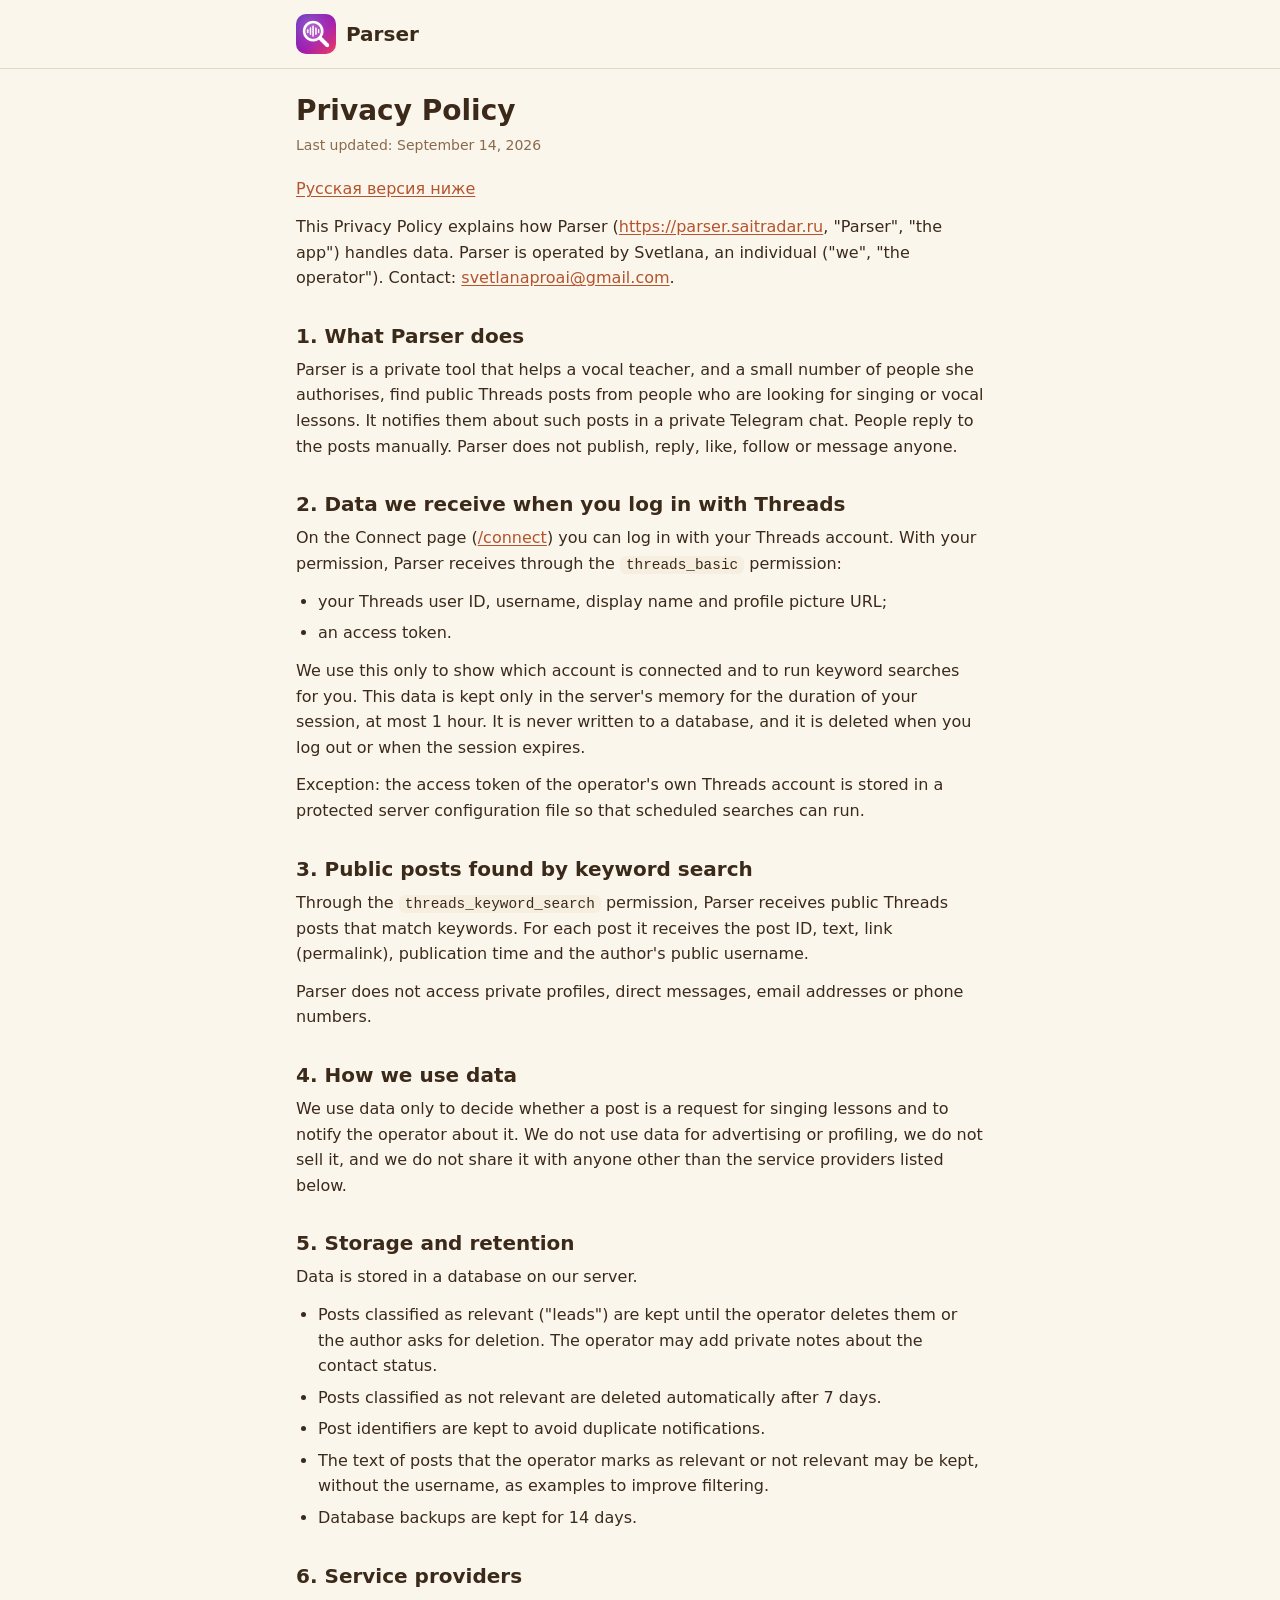
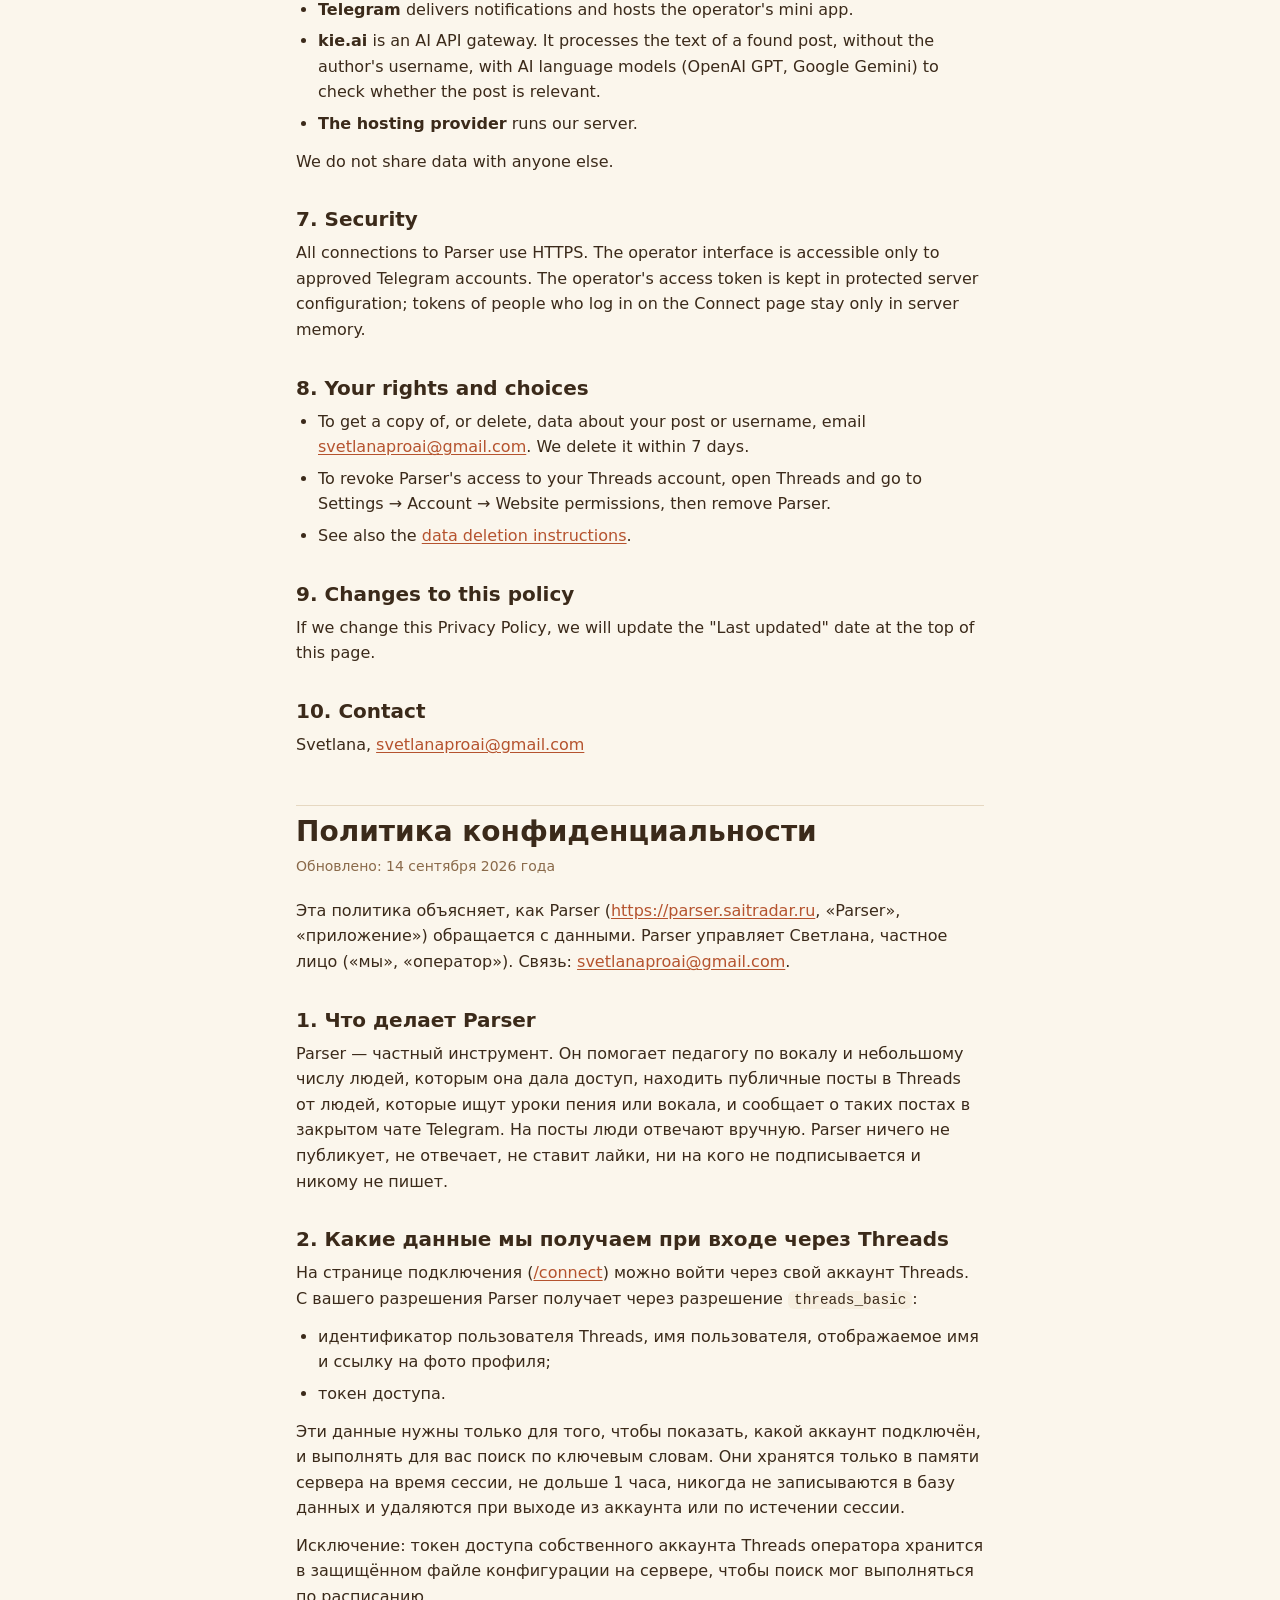
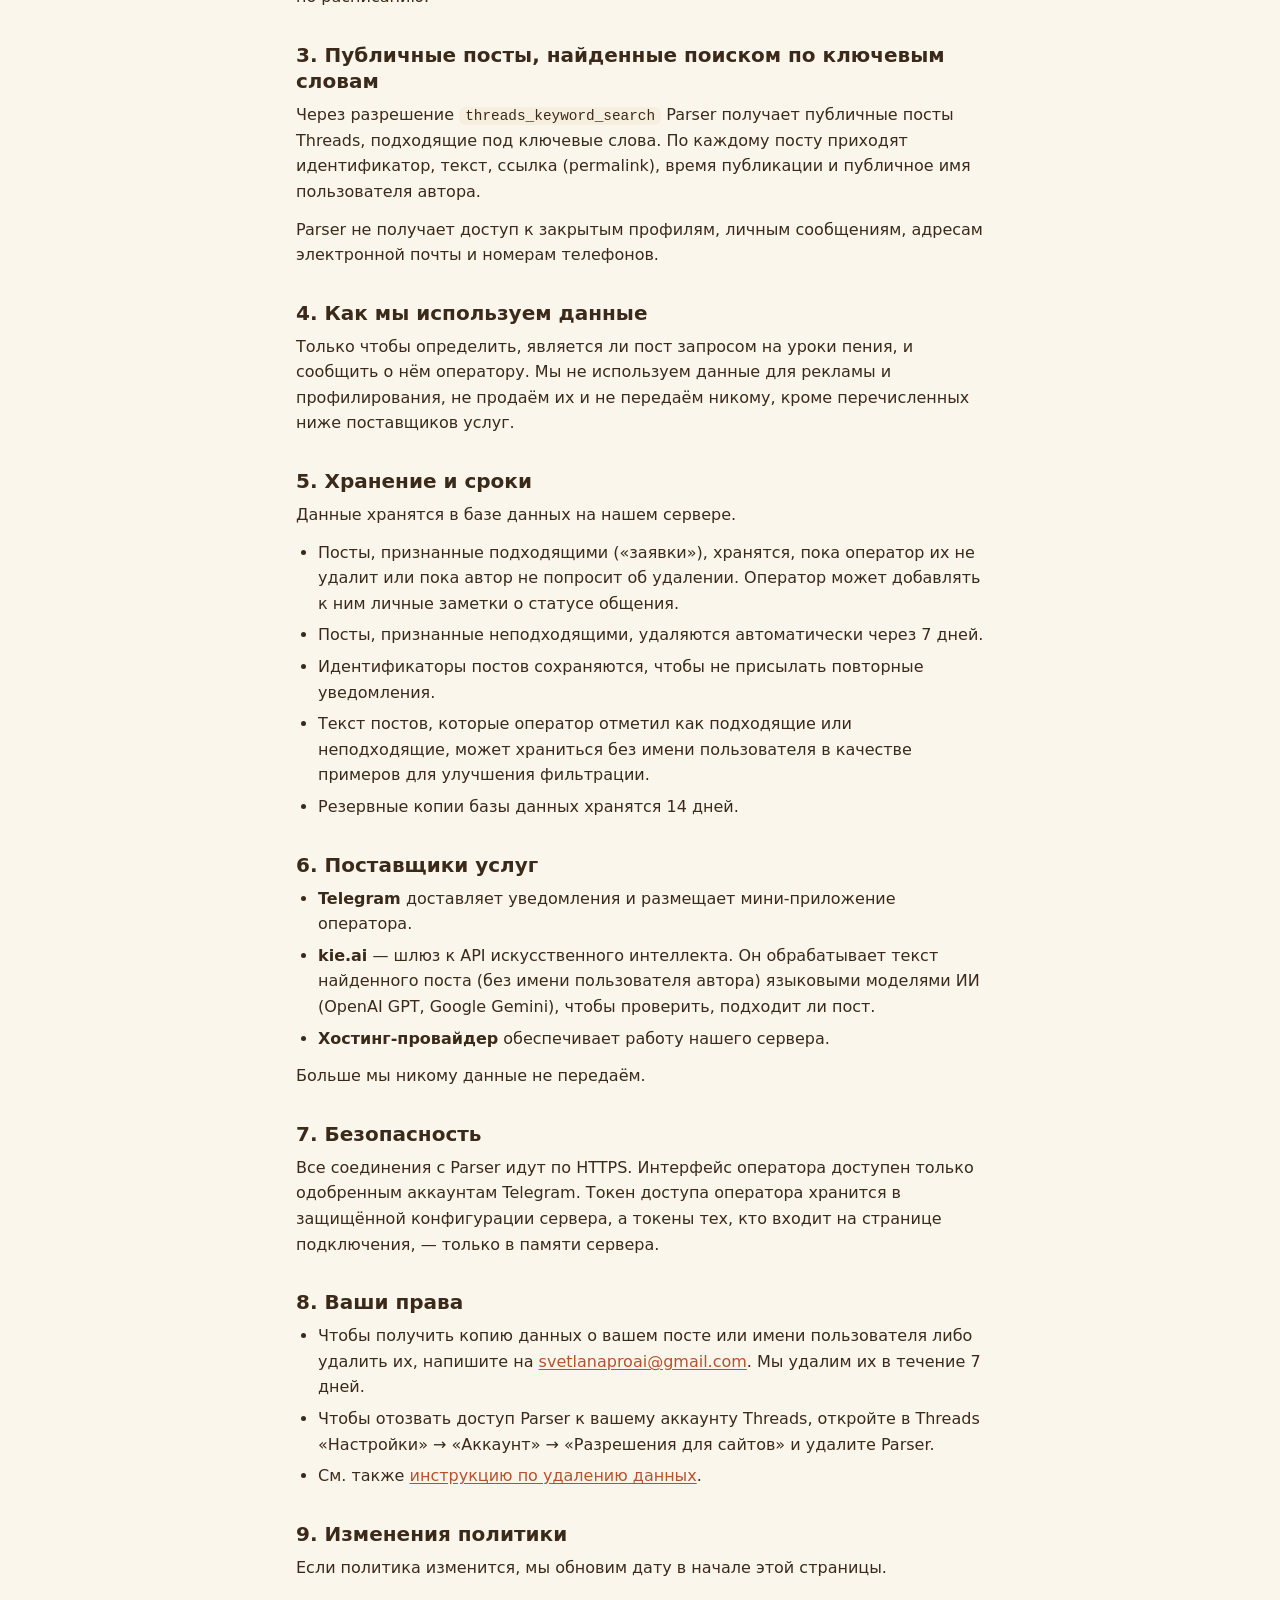
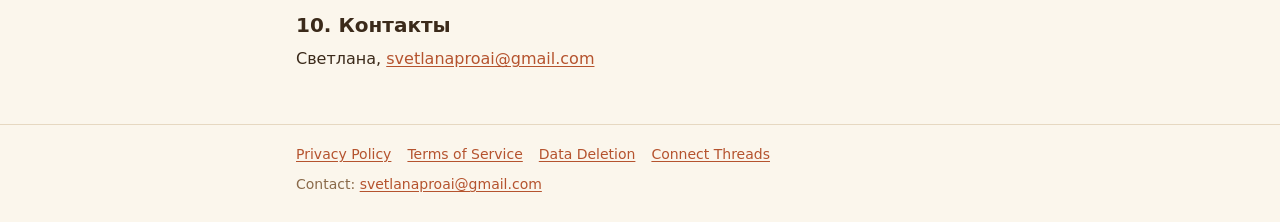
==== privacy/index.html @ 3d11d291 "Политика конфиденциальности, условия и удаление данных Parser Копия страниц parser.saitradar.ru для " ====
<!doctype html>
<html lang="en">
<head>
<meta charset="utf-8">
<meta name="viewport" content="width=device-width, initial-scale=1">
<title>Privacy Policy · Parser</title>
<link rel="icon" type="image/png" href="../icon.png">
<link rel="stylesheet" href="../legal.css">
</head>
<body>
<header class="site-header">
  <div class="wrap">
    <a class="brand" href="https://parser.saitradar.ru/connect"><img src="../icon.png" alt="" width="40" height="40"><span>Parser</span></a>
  </div>
</header>

<main class="wrap">
  <article>
    <h1>Privacy Policy</h1>
    <p class="updated">Last updated: September 14, 2026</p>
    <p><a href="#ru" lang="ru">Русская версия ниже</a></p>

    <p>This Privacy Policy explains how Parser (<a href="https://parser.saitradar.ru">https://parser.saitradar.ru</a>, "Parser", "the app") handles data. Parser is operated by Svetlana, an individual ("we", "the operator"). Contact: <a href="mailto:svetlanaproai@gmail.com">svetlanaproai@gmail.com</a>.</p>

    <h2>1. What Parser does</h2>
    <p>Parser is a private tool that helps a vocal teacher, and a small number of people she authorises, find public Threads posts from people who are looking for singing or vocal lessons. It notifies them about such posts in a private Telegram chat. People reply to the posts manually. Parser does not publish, reply, like, follow or message anyone.</p>

    <h2>2. Data we receive when you log in with Threads</h2>
    <p>On the Connect page (<a href="https://parser.saitradar.ru/connect">/connect</a>) you can log in with your Threads account. With your permission, Parser receives through the <code>threads_basic</code> permission:</p>
    <ul>
      <li>your Threads user ID, username, display name and profile picture URL;</li>
      <li>an access token.</li>
    </ul>
    <p>We use this only to show which account is connected and to run keyword searches for you. This data is kept only in the server's memory for the duration of your session, at most 1 hour. It is never written to a database, and it is deleted when you log out or when the session expires.</p>
    <p>Exception: the access token of the operator's own Threads account is stored in a protected server configuration file so that scheduled searches can run.</p>

    <h2>3. Public posts found by keyword search</h2>
    <p>Through the <code>threads_keyword_search</code> permission, Parser receives public Threads posts that match keywords. For each post it receives the post ID, text, link (permalink), publication time and the author's public username.</p>
    <p>Parser does not access private profiles, direct messages, email addresses or phone numbers.</p>

    <h2>4. How we use data</h2>
    <p>We use data only to decide whether a post is a request for singing lessons and to notify the operator about it. We do not use data for advertising or profiling, we do not sell it, and we do not share it with anyone other than the service providers listed below.</p>

    <h2>5. Storage and retention</h2>
    <p>Data is stored in a database on our server.</p>
    <ul>
      <li>Posts classified as relevant ("leads") are kept until the operator deletes them or the author asks for deletion. The operator may add private notes about the contact status.</li>
      <li>Posts classified as not relevant are deleted automatically after 7 days.</li>
      <li>Post identifiers are kept to avoid duplicate notifications.</li>
      <li>The text of posts that the operator marks as relevant or not relevant may be kept, without the username, as examples to improve filtering.</li>
      <li>Database backups are kept for 14 days.</li>
    </ul>

    <h2>6. Service providers</h2>
    <ul>
      <li><strong>Telegram</strong> delivers notifications and hosts the operator's mini app.</li>
      <li><strong>kie.ai</strong> is an AI API gateway. It processes the text of a found post, without the author's username, with AI language models (OpenAI GPT, Google Gemini) to check whether the post is relevant.</li>
      <li><strong>The hosting provider</strong> runs our server.</li>
    </ul>
    <p>We do not share data with anyone else.</p>

    <h2>7. Security</h2>
    <p>All connections to Parser use HTTPS. The operator interface is accessible only to approved Telegram accounts. The operator's access token is kept in protected server configuration; tokens of people who log in on the Connect page stay only in server memory.</p>

    <h2>8. Your rights and choices</h2>
    <ul>
      <li>To get a copy of, or delete, data about your post or username, email <a href="mailto:svetlanaproai@gmail.com">svetlanaproai@gmail.com</a>. We delete it within 7 days.</li>
      <li>To revoke Parser's access to your Threads account, open Threads and go to Settings → Account → Website permissions, then remove Parser.</li>
      <li>See also the <a href="../data-deletion/">data deletion instructions</a>.</li>
    </ul>

    <h2>9. Changes to this policy</h2>
    <p>If we change this Privacy Policy, we will update the "Last updated" date at the top of this page.</p>

    <h2>10. Contact</h2>
    <p>Svetlana, <a href="mailto:svetlanaproai@gmail.com">svetlanaproai@gmail.com</a></p>
  </article>

  <hr class="lang-divider">

  <article id="ru" lang="ru">
    <h1>Политика конфиденциальности</h1>
    <p class="updated">Обновлено: 14 сентября 2026 года</p>

    <p>Эта политика объясняет, как Parser (<a href="https://parser.saitradar.ru">https://parser.saitradar.ru</a>, «Parser», «приложение») обращается с данными. Parser управляет Светлана, частное лицо («мы», «оператор»). Связь: <a href="mailto:svetlanaproai@gmail.com">svetlanaproai@gmail.com</a>.</p>

    <h2>1. Что делает Parser</h2>
    <p>Parser — частный инструмент. Он помогает педагогу по вокалу и небольшому числу людей, которым она дала доступ, находить публичные посты в Threads от людей, которые ищут уроки пения или вокала, и сообщает о таких постах в закрытом чате Telegram. На посты люди отвечают вручную. Parser ничего не публикует, не отвечает, не ставит лайки, ни на кого не подписывается и никому не пишет.</p>

    <h2>2. Какие данные мы получаем при входе через Threads</h2>
    <p>На странице подключения (<a href="https://parser.saitradar.ru/connect">/connect</a>) можно войти через свой аккаунт Threads. С вашего разрешения Parser получает через разрешение <code>threads_basic</code>:</p>
    <ul>
      <li>идентификатор пользователя Threads, имя пользователя, отображаемое имя и ссылку на фото профиля;</li>
      <li>токен доступа.</li>
    </ul>
    <p>Эти данные нужны только для того, чтобы показать, какой аккаунт подключён, и выполнять для вас поиск по ключевым словам. Они хранятся только в памяти сервера на время сессии, не дольше 1 часа, никогда не записываются в базу данных и удаляются при выходе из аккаунта или по истечении сессии.</p>
    <p>Исключение: токен доступа собственного аккаунта Threads оператора хранится в защищённом файле конфигурации на сервере, чтобы поиск мог выполняться по расписанию.</p>

    <h2>3. Публичные посты, найденные поиском по ключевым словам</h2>
    <p>Через разрешение <code>threads_keyword_search</code> Parser получает публичные посты Threads, подходящие под ключевые слова. По каждому посту приходят идентификатор, текст, ссылка (permalink), время публикации и публичное имя пользователя автора.</p>
    <p>Parser не получает доступ к закрытым профилям, личным сообщениям, адресам электронной почты и номерам телефонов.</p>

    <h2>4. Как мы используем данные</h2>
    <p>Только чтобы определить, является ли пост запросом на уроки пения, и сообщить о нём оператору. Мы не используем данные для рекламы и профилирования, не продаём их и не передаём никому, кроме перечисленных ниже поставщиков услуг.</p>

    <h2>5. Хранение и сроки</h2>
    <p>Данные хранятся в базе данных на нашем сервере.</p>
    <ul>
      <li>Посты, признанные подходящими («заявки»), хранятся, пока оператор их не удалит или пока автор не попросит об удалении. Оператор может добавлять к ним личные заметки о статусе общения.</li>
      <li>Посты, признанные неподходящими, удаляются автоматически через 7 дней.</li>
      <li>Идентификаторы постов сохраняются, чтобы не присылать повторные уведомления.</li>
      <li>Текст постов, которые оператор отметил как подходящие или неподходящие, может храниться без имени пользователя в качестве примеров для улучшения фильтрации.</li>
      <li>Резервные копии базы данных хранятся 14 дней.</li>
    </ul>

    <h2>6. Поставщики услуг</h2>
    <ul>
      <li><strong>Telegram</strong> доставляет уведомления и размещает мини-приложение оператора.</li>
      <li><strong>kie.ai</strong> — шлюз к API искусственного интеллекта. Он обрабатывает текст найденного поста (без имени пользователя автора) языковыми моделями ИИ (OpenAI GPT, Google Gemini), чтобы проверить, подходит ли пост.</li>
      <li><strong>Хостинг-провайдер</strong> обеспечивает работу нашего сервера.</li>
    </ul>
    <p>Больше мы никому данные не передаём.</p>

    <h2>7. Безопасность</h2>
    <p>Все соединения с Parser идут по HTTPS. Интерфейс оператора доступен только одобренным аккаунтам Telegram. Токен доступа оператора хранится в защищённой конфигурации сервера, а токены тех, кто входит на странице подключения, — только в памяти сервера.</p>

    <h2>8. Ваши права</h2>
    <ul>
      <li>Чтобы получить копию данных о вашем посте или имени пользователя либо удалить их, напишите на <a href="mailto:svetlanaproai@gmail.com">svetlanaproai@gmail.com</a>. Мы удалим их в течение 7 дней.</li>
      <li>Чтобы отозвать доступ Parser к вашему аккаунту Threads, откройте в Threads «Настройки» → «Аккаунт» → «Разрешения для сайтов» и удалите Parser.</li>
      <li>См. также <a href="../data-deletion/">инструкцию по удалению данных</a>.</li>
    </ul>

    <h2>9. Изменения политики</h2>
    <p>Если политика изменится, мы обновим дату в начале этой страницы.</p>

    <h2>10. Контакты</h2>
    <p>Светлана, <a href="mailto:svetlanaproai@gmail.com">svetlanaproai@gmail.com</a></p>
  </article>
</main>

<footer class="site-footer">
  <div class="wrap">
    <nav aria-label="Legal">
      <a href="../privacy/">Privacy Policy</a>
      <a href="../terms/">Terms of Service</a>
      <a href="../data-deletion/">Data Deletion</a>
      <a href="https://parser.saitradar.ru/connect">Connect Threads</a>
    </nav>
    <p>Contact: <a href="mailto:svetlanaproai@gmail.com">svetlanaproai@gmail.com</a></p>
  </div>
</footer>
</body>
</html>
---- legal.css ----
/* Общие стили страниц для Meta: /privacy, /terms, /data-deletion, /connect.
   Палитра та же, что у мини-приложения (web/styles.css). */
:root { --paper:#FBF6EC; --ink:#3B2A1A; --muted:#8A6A4A; --line:#E6D8C1; --accent:#B5532E; --card:#FFFDF8; --soft:#F6EEDF; }
[hidden] { display:none !important; }
* { box-sizing:border-box; }
html { -webkit-text-size-adjust:100%; }
body { margin:0; background:var(--paper); color:var(--ink); font:16px/1.6 system-ui, -apple-system, "Segoe UI", Roboto, "Helvetica Neue", Arial, sans-serif; }
.wrap { max-width:720px; margin:0 auto; padding-inline:16px; }

.site-header { border-bottom:1px solid var(--line); }
.site-header .wrap { display:flex; align-items:center; gap:12px; padding-block:14px; }
.brand { display:inline-flex; align-items:center; gap:10px; color:var(--ink); text-decoration:none; font-size:20px; font-weight:600; }
.brand img { width:40px; height:40px; border-radius:10px; }

main.wrap { padding-block:24px 40px; }
h1 { font-size:28px; line-height:1.25; margin:0 0 6px; font-weight:650; }
h2 { font-size:20px; line-height:1.3; margin:32px 0 8px; font-weight:600; }
h3 { font-size:17px; margin:22px 0 6px; font-weight:600; }
p, ul, ol { margin:0 0 12px; }
ul, ol { padding-left:22px; }
li { margin-bottom:6px; }
a { color:var(--accent); text-underline-offset:2px; }
code { font-family:ui-monospace, SFMono-Regular, Menlo, Consolas, monospace; font-size:.9em; background:var(--soft); border-radius:6px; padding:1px 6px; overflow-wrap:anywhere; }
.updated, .muted { color:var(--muted); }
.updated { font-size:14px; margin-bottom:20px; }
.lead { font-size:18px; }
.lang-divider { border:0; border-top:1px solid var(--line); margin:48px 0 8px; }

.panel { background:var(--card); border:1px solid var(--line); border-radius:14px; padding:16px 18px; margin:18px 0; }
.panel h2 { margin-top:0; }
.notice { border-radius:12px; padding:12px 14px; margin:18px 0; background:var(--soft); border:1px solid var(--line); overflow-wrap:anywhere; }
.notice.error { border-color:var(--accent); color:var(--accent); background:#FBEDE6; }
.notice.success { border-color:#8CA86E; background:#EEF3E6; color:#3E5A25; }

.button { display:inline-flex; align-items:center; justify-content:center; min-height:44px; padding:10px 18px; border-radius:999px; border:1px solid var(--line); background:transparent; color:var(--ink); font:inherit; font-size:15px; font-weight:600; text-decoration:none; cursor:pointer; }
.button.primary { background:var(--accent); border-color:var(--accent); color:#FFF7EE; }
.button:disabled { opacity:.6; cursor:progress; }
.button:focus-visible, input:focus-visible { outline:2px solid var(--accent); outline-offset:2px; }

.account { display:flex; align-items:center; gap:14px; flex-wrap:wrap; }
.account img { width:52px; height:52px; border-radius:50%; object-fit:cover; background:var(--soft); }
.account-info { flex:1; min-width:160px; }
.account-info p { margin:0; overflow-wrap:anywhere; }

.search label { display:block; font-weight:600; margin-bottom:6px; }
.search-row { display:flex; gap:10px; flex-wrap:wrap; }
.search-row input { flex:1; min-width:0; width:100%; min-height:44px; padding:10px 14px; border-radius:999px; border:1px solid var(--line); background:#FFF; color:var(--ink); font:inherit; }
.search-row .button { flex:none; }
.hint { font-size:14px; color:var(--muted); margin:8px 0 0; }

.results { display:grid; gap:12px; margin-top:12px; }
.post { background:var(--card); border:1px solid var(--line); border-radius:14px; padding:14px 16px; }
.post-meta { display:flex; flex-wrap:wrap; gap:4px 12px; font-size:14px; color:var(--muted); }
.post-author { color:var(--ink); font-weight:600; overflow-wrap:anywhere; }
.post-text { margin:8px 0 10px; white-space:pre-wrap; overflow-wrap:anywhere; }

.site-footer { border-top:1px solid var(--line); font-size:14px; color:var(--muted); }
.site-footer .wrap { padding-block:18px 28px; }
.site-footer nav { display:flex; flex-wrap:wrap; gap:6px 16px; margin-bottom:8px; }
.site-footer p { margin:0; }

@media (max-width:480px) {
  body { font-size:15px; }
  h1 { font-size:24px; }
  .lead { font-size:16px; }
  .search-row .button { width:100%; }
}
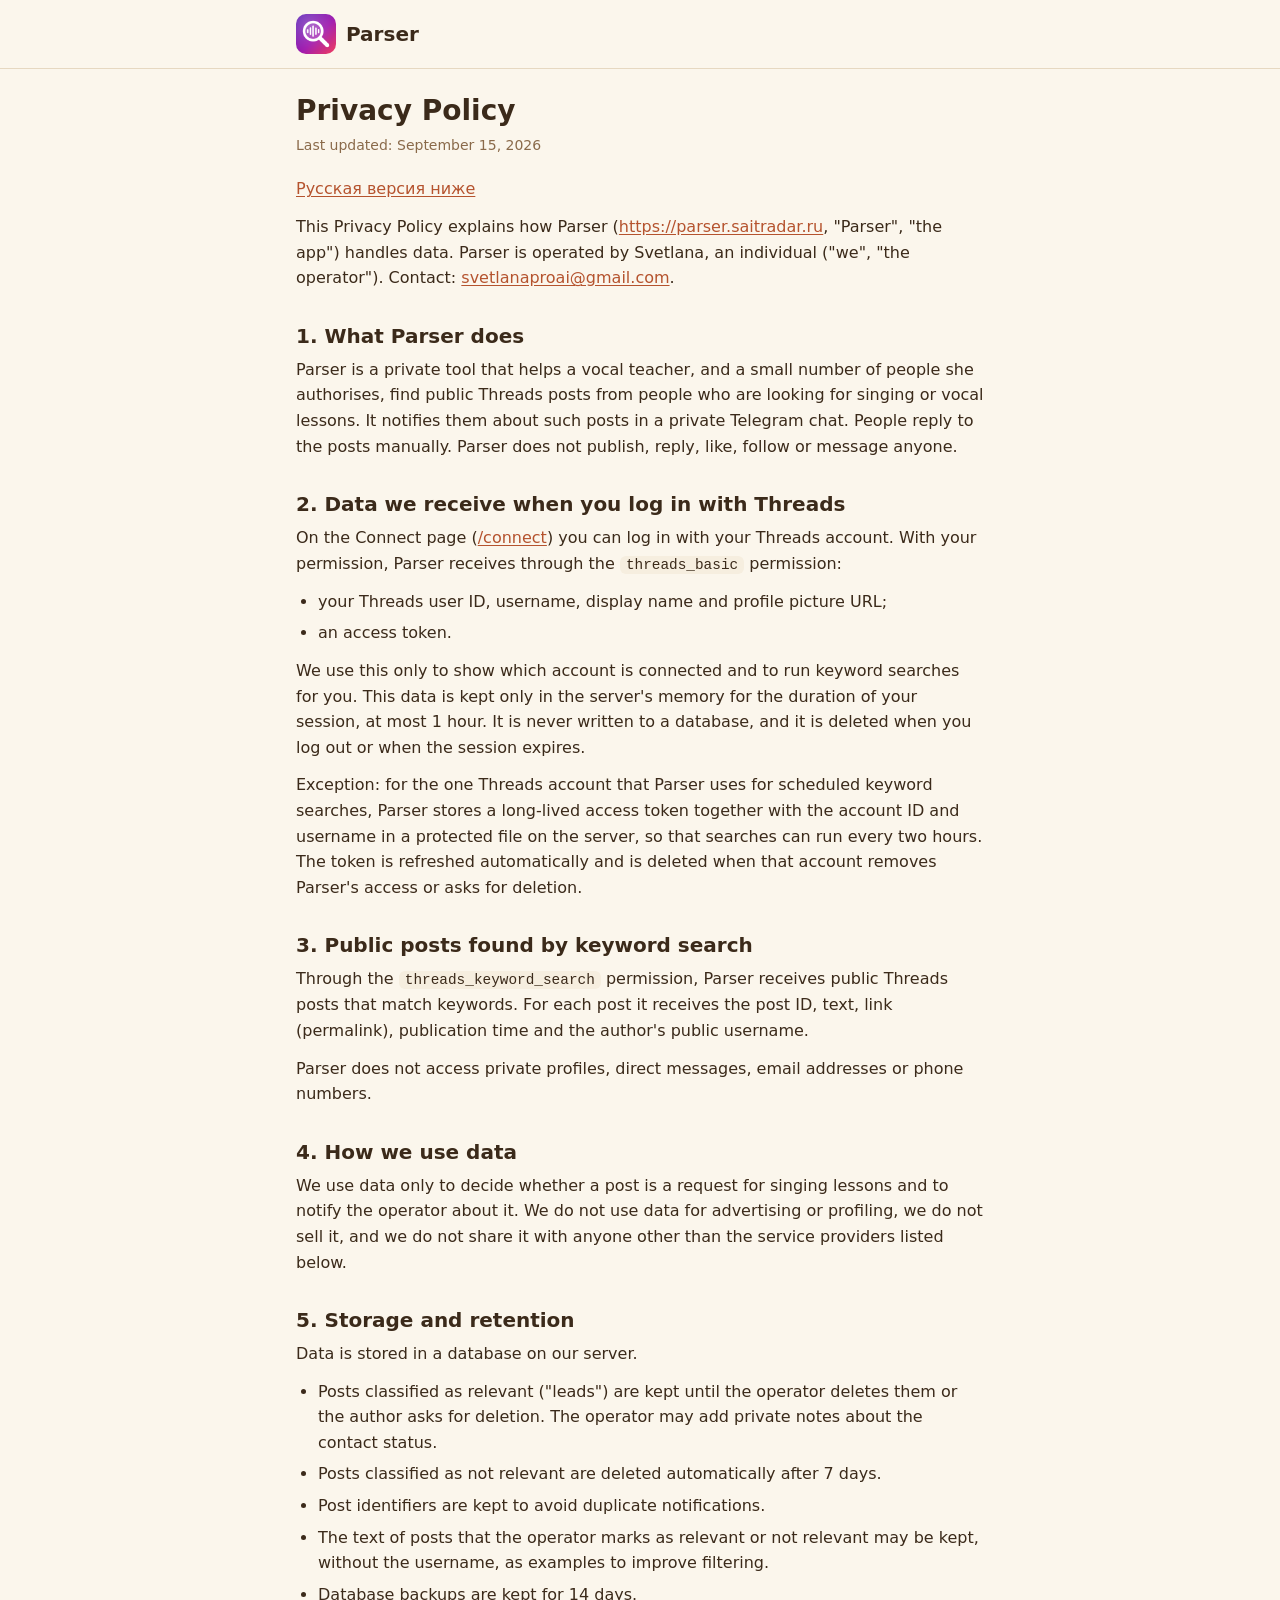
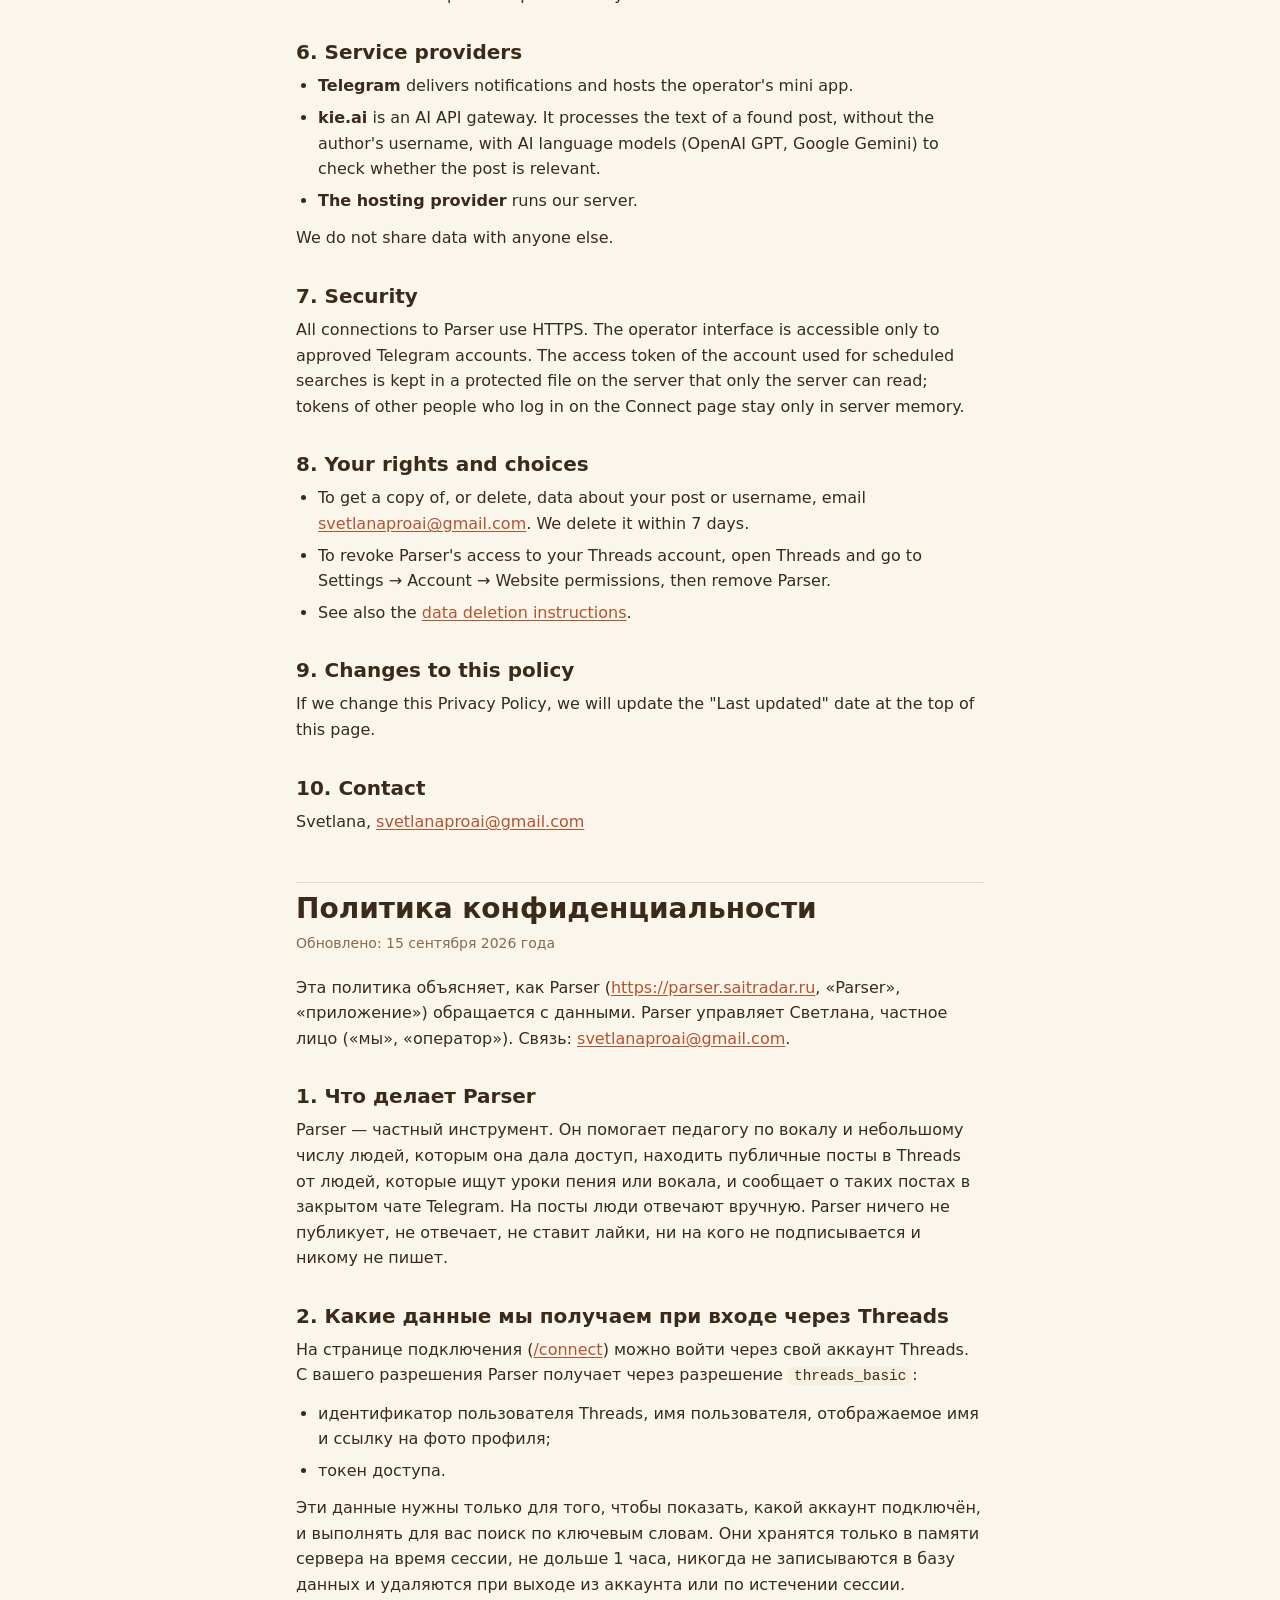
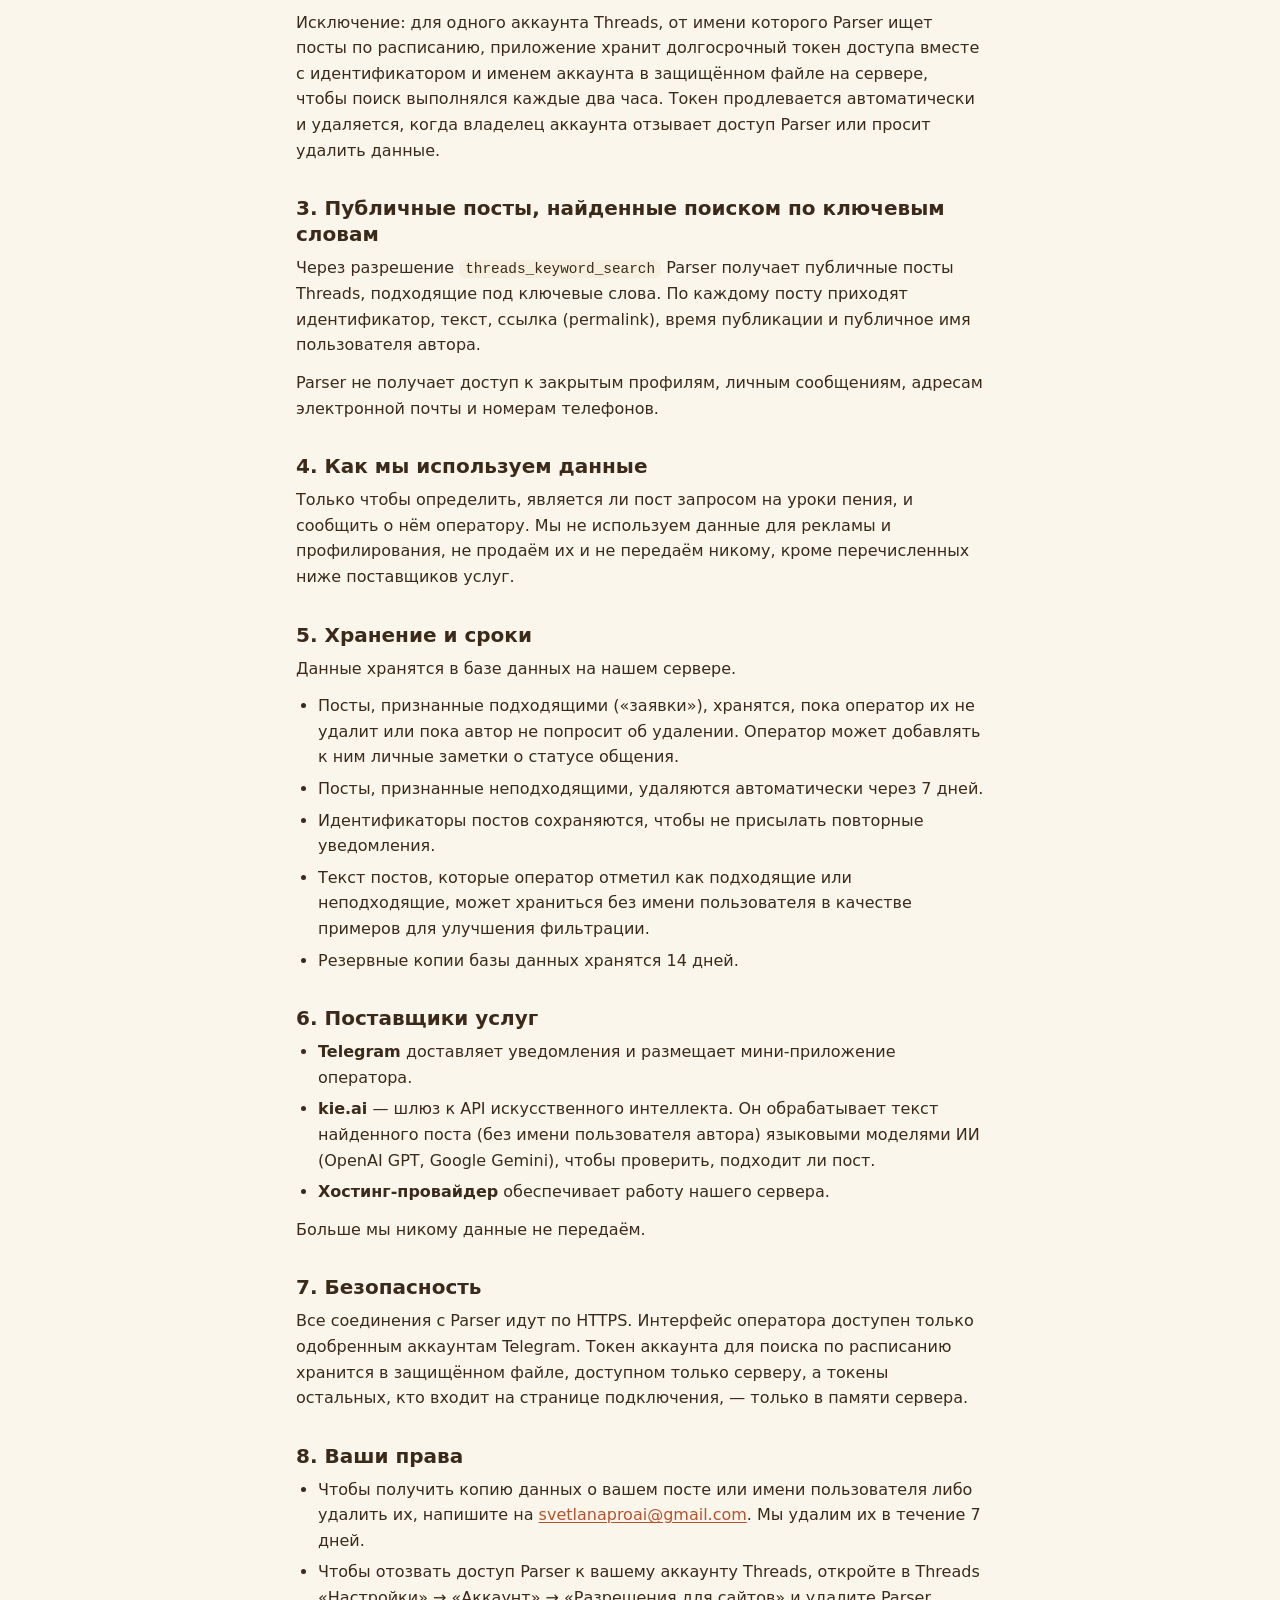
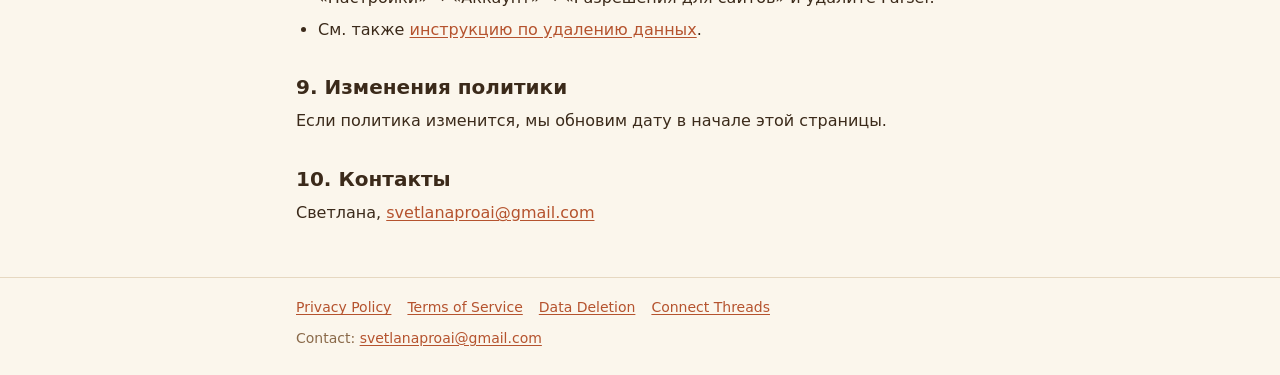
==== commit 56d4f619: "Политика: токен аккаунта для поиска по расписанию хранится на сервере Co-Authored-By: Claude Opus 5 " ====
--- a/privacy/index.html
+++ b/privacy/index.html
@@ -17,7 +17,7 @@
 <main class="wrap">
   <article>
     <h1>Privacy Policy</h1>
-    <p class="updated">Last updated: September 14, 2026</p>
+    <p class="updated">Last updated: September 15, 2026</p>
     <p><a href="#ru" lang="ru">Русская версия ниже</a></p>
 
     <p>This Privacy Policy explains how Parser (<a href="https://parser.saitradar.ru">https://parser.saitradar.ru</a>, "Parser", "the app") handles data. Parser is operated by Svetlana, an individual ("we", "the operator"). Contact: <a href="mailto:svetlanaproai@gmail.com">svetlanaproai@gmail.com</a>.</p>
@@ -32,7 +32,7 @@
       <li>an access token.</li>
     </ul>
     <p>We use this only to show which account is connected and to run keyword searches for you. This data is kept only in the server's memory for the duration of your session, at most 1 hour. It is never written to a database, and it is deleted when you log out or when the session expires.</p>
-    <p>Exception: the access token of the operator's own Threads account is stored in a protected server configuration file so that scheduled searches can run.</p>
+    <p>Exception: for the one Threads account that Parser uses for scheduled keyword searches, Parser stores a long-lived access token together with the account ID and username in a protected file on the server, so that searches can run every two hours. The token is refreshed automatically and is deleted when that account removes Parser's access or asks for deletion.</p>
 
     <h2>3. Public posts found by keyword search</h2>
     <p>Through the <code>threads_keyword_search</code> permission, Parser receives public Threads posts that match keywords. For each post it receives the post ID, text, link (permalink), publication time and the author's public username.</p>
@@ -60,7 +60,7 @@
     <p>We do not share data with anyone else.</p>
 
     <h2>7. Security</h2>
-    <p>All connections to Parser use HTTPS. The operator interface is accessible only to approved Telegram accounts. The operator's access token is kept in protected server configuration; tokens of people who log in on the Connect page stay only in server memory.</p>
+    <p>All connections to Parser use HTTPS. The operator interface is accessible only to approved Telegram accounts. The access token of the account used for scheduled searches is kept in a protected file on the server that only the server can read; tokens of other people who log in on the Connect page stay only in server memory.</p>
 
     <h2>8. Your rights and choices</h2>
     <ul>
@@ -80,7 +80,7 @@
 
   <article id="ru" lang="ru">
     <h1>Политика конфиденциальности</h1>
-    <p class="updated">Обновлено: 14 сентября 2026 года</p>
+    <p class="updated">Обновлено: 15 сентября 2026 года</p>
 
     <p>Эта политика объясняет, как Parser (<a href="https://parser.saitradar.ru">https://parser.saitradar.ru</a>, «Parser», «приложение») обращается с данными. Parser управляет Светлана, частное лицо («мы», «оператор»). Связь: <a href="mailto:svetlanaproai@gmail.com">svetlanaproai@gmail.com</a>.</p>
 
@@ -94,7 +94,7 @@
       <li>токен доступа.</li>
     </ul>
     <p>Эти данные нужны только для того, чтобы показать, какой аккаунт подключён, и выполнять для вас поиск по ключевым словам. Они хранятся только в памяти сервера на время сессии, не дольше 1 часа, никогда не записываются в базу данных и удаляются при выходе из аккаунта или по истечении сессии.</p>
-    <p>Исключение: токен доступа собственного аккаунта Threads оператора хранится в защищённом файле конфигурации на сервере, чтобы поиск мог выполняться по расписанию.</p>
+    <p>Исключение: для одного аккаунта Threads, от имени которого Parser ищет посты по расписанию, приложение хранит долгосрочный токен доступа вместе с идентификатором и именем аккаунта в защищённом файле на сервере, чтобы поиск выполнялся каждые два часа. Токен продлевается автоматически и удаляется, когда владелец аккаунта отзывает доступ Parser или просит удалить данные.</p>
 
     <h2>3. Публичные посты, найденные поиском по ключевым словам</h2>
     <p>Через разрешение <code>threads_keyword_search</code> Parser получает публичные посты Threads, подходящие под ключевые слова. По каждому посту приходят идентификатор, текст, ссылка (permalink), время публикации и публичное имя пользователя автора.</p>
@@ -122,7 +122,7 @@
     <p>Больше мы никому данные не передаём.</p>
 
     <h2>7. Безопасность</h2>
-    <p>Все соединения с Parser идут по HTTPS. Интерфейс оператора доступен только одобренным аккаунтам Telegram. Токен доступа оператора хранится в защищённой конфигурации сервера, а токены тех, кто входит на странице подключения, — только в памяти сервера.</p>
+    <p>Все соединения с Parser идут по HTTPS. Интерфейс оператора доступен только одобренным аккаунтам Telegram. Токен аккаунта для поиска по расписанию хранится в защищённом файле, доступном только серверу, а токены остальных, кто входит на странице подключения, — только в памяти сервера.</p>
 
     <h2>8. Ваши права</h2>
     <ul>
